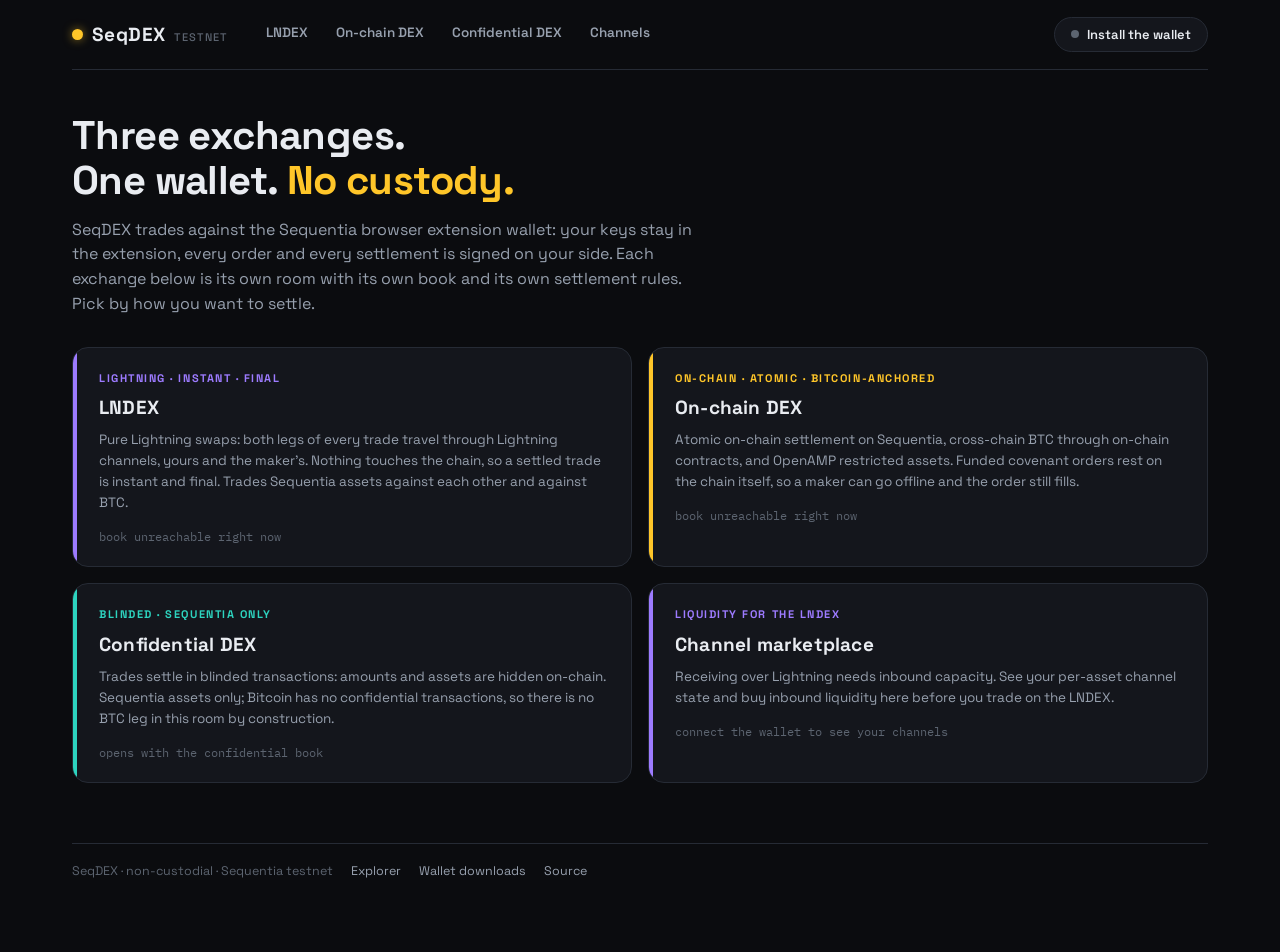
==== index.html @ bf048cc1 "SeqDEX site P0: four surfaces, live books, wallet connect, inbound liquidity The standalone DEX site" ====
<!doctype html>
<html lang="en">
<head>
<meta charset="utf-8">
<meta name="viewport" content="width=device-width, initial-scale=1">
<title>SeqDEX</title>
<link rel="preconnect" href="https://fonts.googleapis.com">
<link rel="preconnect" href="https://fonts.gstatic.com" crossorigin>
<link href="https://fonts.googleapis.com/css2?family=Space+Grotesk:wght@400;500;600;700&family=IBM+Plex+Mono:wght@400;500&display=swap" rel="stylesheet">
<link rel="stylesheet" href="shared/tokens.css">
</head>
<body>
<div class="wrap">
  <header class="topbar"></header>

  <section class="hero">
    <h1>Three exchanges.<br>One wallet. <span class="g">No custody.</span></h1>
    <p>SeqDEX trades against the Sequentia browser extension wallet: your keys stay in the
    extension, every order and every settlement is signed on your side. Each exchange below is
    its own room with its own book and its own settlement rules. Pick by how you want to settle.</p>
  </section>

  <div class="tiles">
    <a class="tile tile-ln" href="lndex.html">
      <h3><small>Lightning · instant · final</small>LNDEX</h3>
      <p>Pure Lightning swaps: both legs of every trade travel through Lightning channels,
      yours and the maker's. Nothing touches the chain, so a settled trade is instant and
      final. Trades Sequentia assets against each other and against BTC.</p>
      <div class="live" id="liveLn">…</div>
    </a>
    <a class="tile tile-chain" href="onchain.html">
      <h3><small>On-chain · atomic · Bitcoin-anchored</small>On-chain DEX</h3>
      <p>Atomic on-chain settlement on Sequentia, cross-chain BTC through on-chain contracts,
      and OpenAMP restricted assets. Funded covenant orders rest on the chain itself, so a
      maker can go offline and the order still fills.</p>
      <div class="live" id="liveChain">…</div>
    </a>
    <a class="tile tile-conf" href="confidential.html">
      <h3><small>Blinded · Sequentia only</small>Confidential DEX</h3>
      <p>Trades settle in blinded transactions: amounts and assets are hidden on-chain.
      Sequentia assets only; Bitcoin has no confidential transactions, so there is no BTC
      leg in this room by construction.</p>
      <div class="live" id="liveConf">…</div>
    </a>
    <a class="tile tile-chan" href="channels.html">
      <h3><small>Liquidity for the LNDEX</small>Channel marketplace</h3>
      <p>Receiving over Lightning needs inbound capacity. See your per-asset channel state
      and buy inbound liquidity here before you trade on the LNDEX.</p>
      <div class="live" id="liveChan">…</div>
    </a>
  </div>
</div>
<script type="module" src="js/index.js"></script>
</body>
</html>
---- shared/tokens.css ----
/* SeqDEX design tokens + shared chassis.
   One dark chassis; each surface carries its accent (informational, not
   decorative: it encodes the settlement world you are standing in).
   LNDEX + Channels: violet · On-chain: gold · Confidential: teal. */
:root {
  --bg: #0b0c0f; --panel: #14161c; --panel2: #191c24; --line: #262b35;
  --txt: #e9ecf1; --dim: #97a0ae; --faint: #5c6470;
  --gold: #ffc629; --violet: #9d7bff; --teal: #2dd4bf;
  --green: #3ddc84; --red: #ff6b7a;
  --accent: var(--gold);
  --disp: 'Space Grotesk', system-ui, sans-serif;
  --mono: 'IBM Plex Mono', ui-monospace, Menlo, monospace;
}
.surface-ln   { --accent: var(--violet); }
.surface-chain{ --accent: var(--gold); }
.surface-conf { --accent: var(--teal); }

* { box-sizing: border-box; margin: 0; }
html { scrollbar-color: var(--line) var(--bg); }
body {
  background: var(--bg); color: var(--txt);
  font: 15px/1.55 var(--disp);
  min-height: 100vh;
}
a { color: var(--accent); text-decoration: none; }
a:hover { text-decoration: underline; }
button { font-family: var(--disp); cursor: pointer; }
:focus-visible { outline: 2px solid var(--accent); outline-offset: 2px; }

.wrap { max-width: 1180px; margin: 0 auto; padding: 0 22px 70px; }

/* topbar */
.topbar {
  display: flex; align-items: center; gap: 26px;
  padding: 16px 0; margin-bottom: 26px;
  border-bottom: 1px solid var(--line);
}
.wordmark { display: flex; align-items: baseline; gap: 9px; font-weight: 700; font-size: 19px; letter-spacing: .4px; color: var(--txt); }
.wordmark:hover { text-decoration: none; }
.wordmark .dot { width: 11px; height: 11px; border-radius: 50%; background: var(--gold); box-shadow: 0 0 10px rgba(255,198,41,.55); align-self: center; }
.wordmark small { color: var(--faint); font-weight: 500; font-size: 11px; letter-spacing: .12em; text-transform: uppercase; }
.nav { display: flex; gap: 4px; flex-wrap: wrap; }
.nav a {
  color: var(--dim); padding: 7px 12px; border-radius: 8px;
  font-size: 13.5px; font-weight: 600; border-bottom: 2px solid transparent;
}
.nav a:hover { color: var(--txt); text-decoration: none; }
.nav a.on { color: var(--txt); border-bottom-color: var(--nav-accent, var(--accent)); border-radius: 8px 8px 0 0; }
.nav a[data-s="ln"]   { --nav-accent: var(--violet); }
.nav a[data-s="chain"]{ --nav-accent: var(--gold); }
.nav a[data-s="conf"] { --nav-accent: var(--teal); }
.spacer { flex: 1; }

.connect-btn {
  border: 1px solid var(--line); background: var(--panel); color: var(--txt);
  border-radius: 999px; padding: 8px 16px; font-size: 13px; font-weight: 600;
  display: flex; align-items: center; gap: 8px;
}
.connect-btn:hover { border-color: var(--accent); }
.connect-btn .st { width: 8px; height: 8px; border-radius: 50%; background: var(--faint); }
.connect-btn.ok .st { background: var(--green); }
.connect-btn .addr { font-family: var(--mono); font-size: 12px; color: var(--dim); }

/* panels */
.panel { background: var(--panel); border: 1px solid var(--line); border-radius: 14px; padding: 18px; }
.panel h2 { font-size: 15px; font-weight: 700; margin-bottom: 10px; }
.panel h2 .acc { color: var(--accent); }
.sub { color: var(--dim); font-size: 13px; }
.faint { color: var(--faint); }
.mono { font-family: var(--mono); }

/* surface banner: the rules of the room */
.rules {
  border-left: 3px solid var(--accent);
  background: linear-gradient(90deg, color-mix(in srgb, var(--accent) 7%, transparent), transparent 65%);
  border-radius: 4px 12px 12px 4px;
  padding: 13px 16px; margin-bottom: 20px;
  font-size: 13.5px; color: var(--dim);
}
.rules b { color: var(--txt); }

/* layout grid for trading pages */
.trade-grid { display: grid; grid-template-columns: 300px 1fr 290px; gap: 16px; align-items: start; }
@media (max-width: 980px) { .trade-grid { grid-template-columns: 1fr; } }

/* markets list */
.mkt { display: flex; align-items: baseline; gap: 8px; width: 100%; text-align: left;
  background: none; border: 0; border-radius: 8px; padding: 9px 10px; color: var(--txt); font-size: 13.5px; }
.mkt:hover { background: var(--panel2); }
.mkt.on { background: var(--panel2); box-shadow: inset 2px 0 0 var(--accent); }
.mkt .pair { font-weight: 700; }
.mkt .n { margin-left: auto; color: var(--faint); font-family: var(--mono); font-size: 11.5px; }

/* order book */
table.book { width: 100%; border-collapse: collapse; font-family: var(--mono); font-size: 12.5px; }
table.book th { text-align: right; color: var(--faint); font-weight: 500; font-size: 11px;
  text-transform: uppercase; letter-spacing: .08em; padding: 4px 10px; border-bottom: 1px solid var(--line); }
table.book td { text-align: right; padding: 4px 10px; white-space: nowrap; }
table.book th:first-child, table.book td:first-child { text-align: left; }
td.ask { color: var(--red); } td.bid { color: var(--green); }
tr.spread td { color: var(--faint); font-size: 11px; border-top: 1px dashed var(--line); border-bottom: 1px dashed var(--line); padding: 6px 10px; }

/* wallet side panel */
.wrow { display: flex; align-items: baseline; gap: 8px; padding: 7px 0; border-bottom: 1px solid var(--line); font-size: 13px; }
.wrow:last-child { border-bottom: 0; }
.wrow .tk { font-weight: 700; max-width: 88px; overflow: hidden; text-overflow: ellipsis; white-space: nowrap; }
.wrow .amt { margin-left: auto; font-family: var(--mono); font-size: 12.5px; }
.wrow .sub2 { font-size: 11px; color: var(--faint); font-family: var(--mono); }

.btn {
  border: 0; border-radius: 9px; padding: 10px 16px; font-weight: 700; font-size: 13.5px;
  background: var(--accent); color: #101014;
}
.btn:hover { filter: brightness(1.08); }
.btn:disabled { opacity: .45; cursor: default; }
.btn.ghost { background: transparent; color: var(--txt); border: 1px solid var(--line); }
.btn.ghost:hover { border-color: var(--accent); filter: none; }

input, select {
  width: 100%; background: var(--panel2); color: var(--txt); border: 1px solid var(--line);
  border-radius: 9px; padding: 9px 11px; font-size: 13.5px; font-family: var(--disp); margin-top: 6px;
}
input:focus, select:focus { outline: none; border-color: var(--accent); }
label.lbl { display: block; margin-top: 12px; font-size: 12px; color: var(--dim); }

.status { margin-top: 10px; font-size: 12.5px; color: var(--dim); min-height: 17px; }
.status.err { color: var(--red); }
.status.ok { color: var(--green); }
.hide { display: none !important; }

/* preview ribbon (P0 honesty) */
.ribbon {
  display: inline-flex; align-items: center; gap: 7px;
  font-size: 11px; letter-spacing: .1em; text-transform: uppercase; font-weight: 700;
  color: var(--accent); border: 1px solid color-mix(in srgb, var(--accent) 45%, transparent);
  border-radius: 999px; padding: 3px 10px; margin-left: 10px; vertical-align: middle;
}

/* index tiles */
.tiles { display: grid; grid-template-columns: 1fr 1fr; gap: 16px; margin-top: 30px; }
@media (max-width: 800px) { .tiles { grid-template-columns: 1fr; } }
.tile {
  position: relative; display: block; background: var(--panel); border: 1px solid var(--line);
  border-radius: 16px; padding: 22px 22px 20px 26px; color: var(--txt);
  transition: transform .09s ease, border-color .15s ease;
  overflow: hidden;
}
.tile::before { content: ""; position: absolute; left: 0; top: 0; bottom: 0; width: 4px; background: var(--t-acc); }
.tile:hover { transform: translateY(-2px); border-color: var(--t-acc); text-decoration: none; }
.tile h3 { font-size: 19px; letter-spacing: .2px; }
.tile h3 small { color: var(--t-acc); font-size: 11px; letter-spacing: .14em; text-transform: uppercase; display: block; margin-bottom: 6px; }
.tile p { color: var(--dim); font-size: 13.5px; margin-top: 8px; }
.tile .live { margin-top: 14px; font-family: var(--mono); font-size: 12px; color: var(--faint); }
.tile .live b { color: var(--t-acc); font-weight: 600; }
.tile-ln   { --t-acc: var(--violet); }
.tile-chain{ --t-acc: var(--gold); }
.tile-conf { --t-acc: var(--teal); }
.tile-chan { --t-acc: var(--violet); }

.hero { margin: 44px 0 8px; max-width: 640px; }
.hero h1 { font-size: 40px; line-height: 1.12; letter-spacing: -.015em; }
.hero h1 .g { color: var(--gold); }
.hero p { margin-top: 14px; color: var(--dim); font-size: 16px; }

.foot { margin-top: 60px; padding-top: 18px; border-top: 1px solid var(--line);
  color: var(--faint); font-size: 12.5px; display: flex; gap: 18px; flex-wrap: wrap; }
.foot a { color: var(--dim); }

@media (prefers-reduced-motion: reduce) {
  .tile { transition: none; }
  .tile:hover { transform: none; }
}
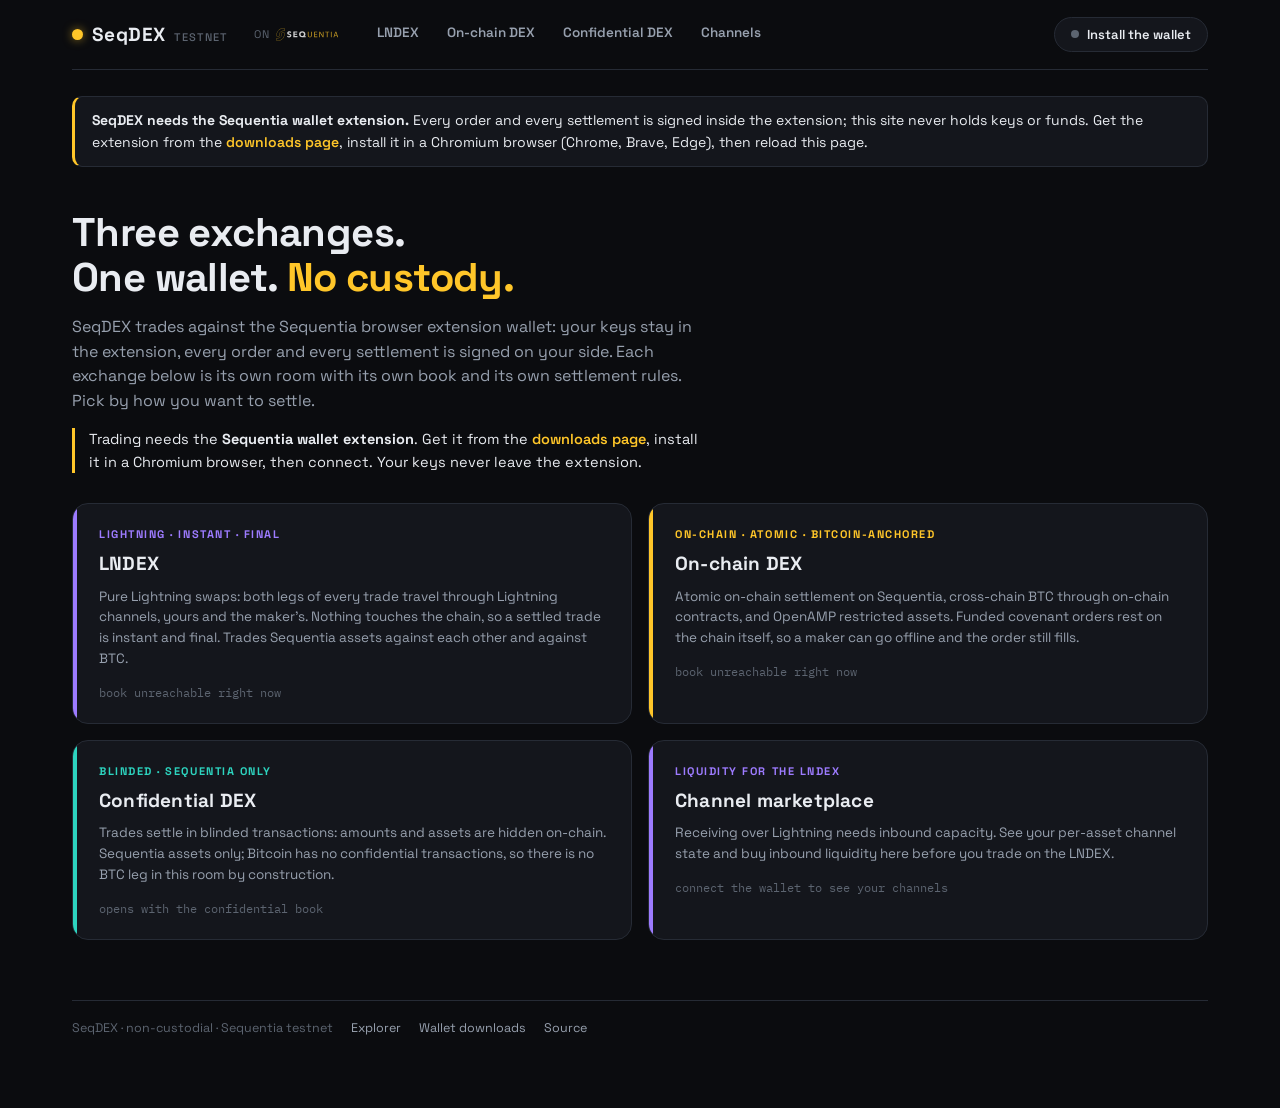
==== commit d2332fc2: "branding: Sequentia mark + favicon, extension-required notice with download link" ====
--- a/index.html
+++ b/index.html
@@ -3,6 +3,7 @@
 <head>
 <meta charset="utf-8">
 <meta name="viewport" content="width=device-width, initial-scale=1">
+<link rel="icon" type="image/svg+xml" href="shared/sequentia-mark.svg">
 <title>SeqDEX</title>
 <link rel="preconnect" href="https://fonts.googleapis.com">
 <link rel="preconnect" href="https://fonts.gstatic.com" crossorigin>
@@ -18,6 +19,9 @@
     <p>SeqDEX trades against the Sequentia browser extension wallet: your keys stay in the
     extension, every order and every settlement is signed on your side. Each exchange below is
     its own room with its own book and its own settlement rules. Pick by how you want to settle.</p>
+    <p class="req">Trading needs the <b>Sequentia wallet extension</b>. Get it from the
+    <a href="https://sequentiatestnet.com/download/" target="_blank" rel="noopener">downloads page</a>,
+    install it in a Chromium browser, then connect. Your keys never leave the extension.</p>
   </section>
 
   <div class="tiles">
--- a/shared/tokens.css
+++ b/shared/tokens.css
@@ -39,6 +39,17 @@
 .wordmark:hover { text-decoration: none; }
 .wordmark .dot { width: 11px; height: 11px; border-radius: 50%; background: var(--gold); box-shadow: 0 0 10px rgba(255,198,41,.55); align-self: center; }
 .wordmark small { color: var(--faint); font-weight: 500; font-size: 11px; letter-spacing: .12em; text-transform: uppercase; }
+.builton { display: flex; align-items: center; gap: 7px; text-decoration: none; color: var(--faint); font-size: 11px; letter-spacing: .08em; text-transform: uppercase; }
+.builton:hover { text-decoration: none; color: var(--dim); }
+.builton img.sqlogo { height: 13px; width: auto; opacity: .8; }
+.builton:hover img.sqlogo { opacity: 1; }
+@media (max-width: 860px) { .builton { display: none; } }
+.extnote {
+  border: 1px solid var(--line); border-left: 3px solid var(--gold);
+  background: var(--panel); border-radius: 10px;
+  padding: 13px 17px; margin: 0 0 22px; font-size: 14px; color: var(--txt);
+}
+.extnote a { color: var(--gold); font-weight: 600; }
 .nav { display: flex; gap: 4px; flex-wrap: wrap; }
 .nav a {
   color: var(--dim); padding: 7px 12px; border-radius: 8px;
@@ -161,6 +172,8 @@
 .hero h1 { font-size: 40px; line-height: 1.12; letter-spacing: -.015em; }
 .hero h1 .g { color: var(--gold); }
 .hero p { margin-top: 14px; color: var(--dim); font-size: 16px; }
+.hero .req { font-size: 14.5px; color: var(--txt); border-left: 3px solid var(--gold); padding-left: 14px; }
+.hero .req a { color: var(--gold); font-weight: 600; }
 
 .foot { margin-top: 60px; padding-top: 18px; border-top: 1px solid var(--line);
   color: var(--faint); font-size: 12.5px; display: flex; gap: 18px; flex-wrap: wrap; }
